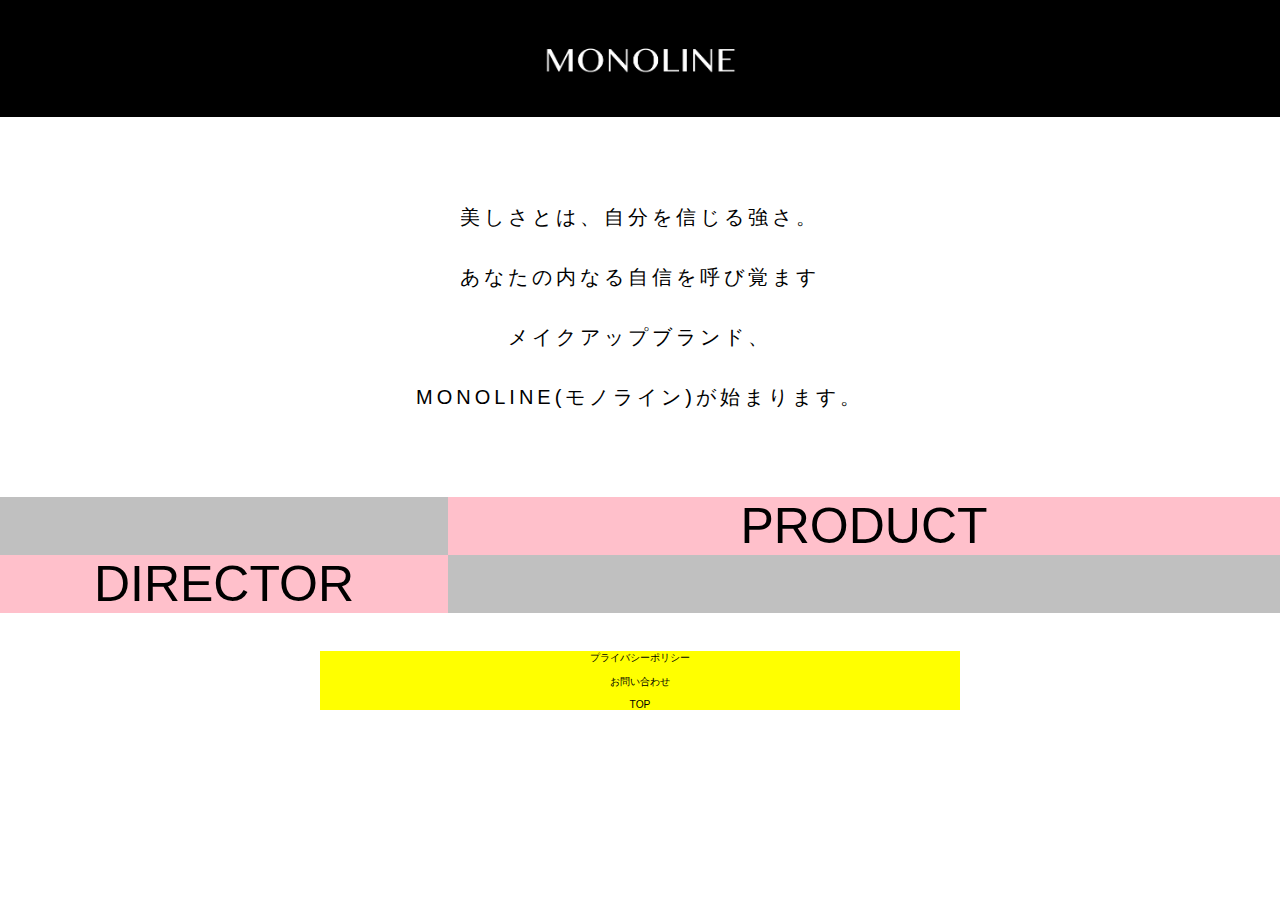
==== MONOLINE/index.html @ d6e4f072 "add new files" ====
<!DOCTYPE html>
<html>
<head lang="ja">
  <meta charset="utf-8">
  <link rel="stylesheet" href="css/style.css">


</head>
<body>
  <header id="header">
    <img id="logo" src="img/logo.png" alt="ブランドのロゴです">
  </header>

  <main>
    <section id="top-wrapper">
    </section>
  
    <section id="message">
      <p>美しさとは、自分を信じる強さ。<br>
        あなたの内なる自信を呼び覚ます<br>
        メイクアップブランド、<br>
        MONOLINE(モノライン)が始まります。
      </p>
    </section>
  
    <section id="product">
      <div class="lip-image"></div>
      <a href="#">PRODUCT</a>
    </section>
  
    <section id="director">
      <a href="#">DIRECTOR</a>
      <div class="director-image"></div>
    </section>
  </main>



  <footer id="footer">
    <div class="footer-menu">
      <nav>
        <ul>
          <li><a href="#">プライバシーポリシー</a></li>
          <li><a href="#">お問い合わせ</a></li>
          <li><a href="index.html">TOP</a></li>
        </ul>
      </nav>
    </div>

  </footer>
</body>
</html>
---- MONOLINE/css/style.css ----
* {
  margin: 0;
  padding: 0;
  box-sizing: border-box;
}

html, body {
  font-size: 80%;
  width: 100%;
  height: 100%;
  font-family:'Segoe UI', Tahoma, Geneva, Verdana, sans-serif;
}

img {
  max-width: 100%;
}

a {
  color: black;
  text-decoration: none;
  cursor: pointer;
}

a:hover {
  opacity: 0.3;
}

ul {
  list-style: none;
  margin: 0;
  padding: 0;
}


/* -----------------------------
ヘッダー
----------------------------- */
#header {
  width: 100%;
  height: 13%;
  background: black;
  display: flex;
  align-items: center;
  justify-content: center;
}

#header #logo {
  width: 15%;
  height: auto;
}


/* ---------------------------------
トップスライド画像部分(パララックス)
--------------------------------- */
#top-wrapper {
  background: url(../img/top_slide_1.jpg);
  background-attachment: fixed;
  background-position: center;
  background-size: contain;
  width: 100%;
  height: 80%;
  background-repeat: no-repeat;
}


/* ---------------------------------------
メッセージ部分
--------------------------------------- */
#message {
  width: 100%;
  height: 55%;
  background: #fff;
  text-align: center;
  padding: 70px;
}

#message p {
  display: inline;
  font-size: 20px;
  line-height: 3;
  letter-spacing: 0.2em;
} 



/* ---------------------------------------
商品ページに飛ぶ部分（Product→）
--------------------------------------- */
#product {
  width: 100%;
  height: 55%;
  background: silver;
  display: flex;
}

#product .lip-image {
  width: 35%;
  height: 100%;
  background-image: url(../img/product.jpg);
  background-position: bottom;
  background-size: cover;
}

#product a {
  font-size: 50px;
  width: 65%;
  height: 15%;
  background: pink;
  margin: 0 auto;
  text-align: center;
}


/* -----------------------------------------
ディレクターページに飛ぶ部分（Director→）
----------------------------------------- */
#director {
  width: 100%;
  height: 55%;
  background: silver;
  display: flex;
}

#director a {
  font-size: 50px;
  width: 35%;
  height: 15%;
  background: pink;
  margin: 0 auto;
  text-align: center;
}

#director .director-image {
  width: 65%;
  height: 100%;
  background-image: url(../img/director.jpg);
  background-position: center;
  background-size: cover;
}


/* ------------------------------------------
フッター
------------------------------------------ */
#footer {
  width: 100%;
  height: 15%;
  display: flex;
  align-items: center;
  justify-content: center;
  /* margin: 0 auto; */
}

#footer .footer-menu {
  width: 50%;
  height: auto;
  background: yellow;
  text-align: center;
}

#footer .footer-menu li:nth-child(1){
  padding-bottom: 10px;
}

#footer .footer-menu li:nth-child(2){
  padding-bottom: 10px;
}
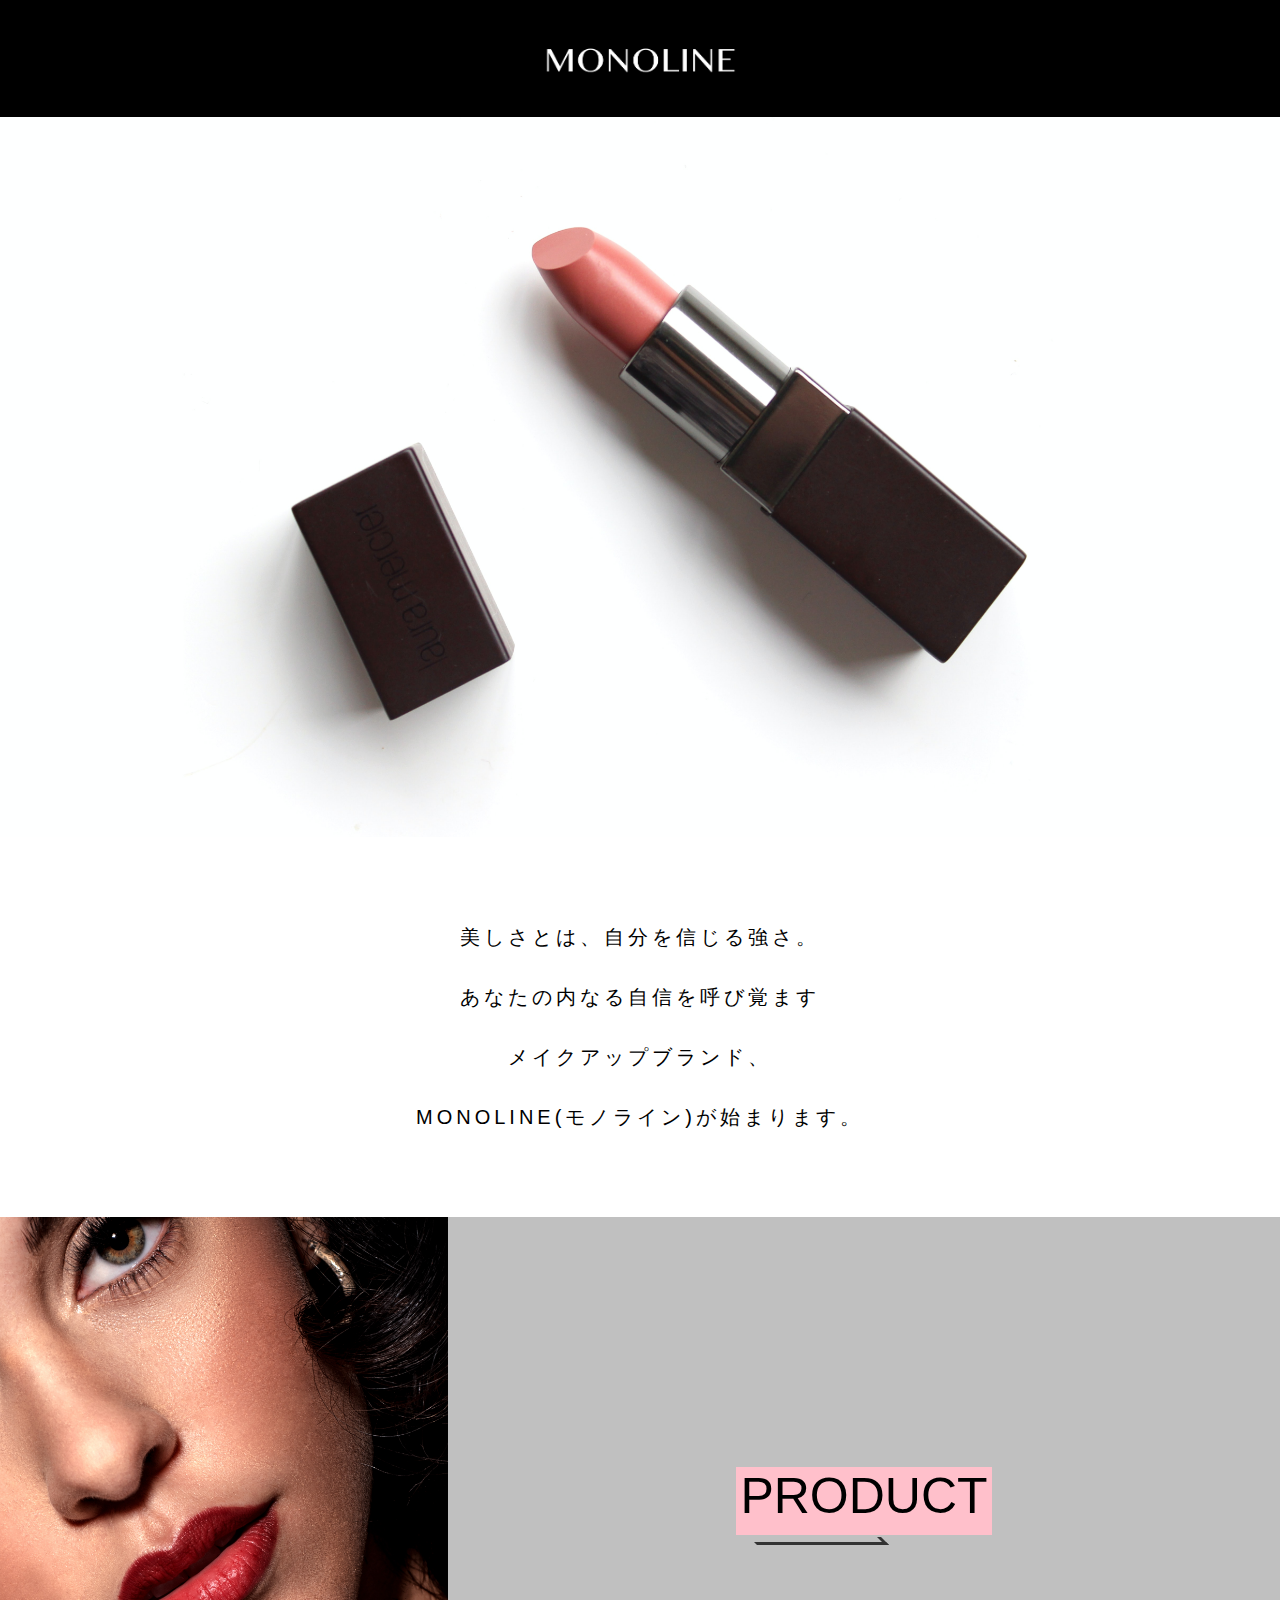
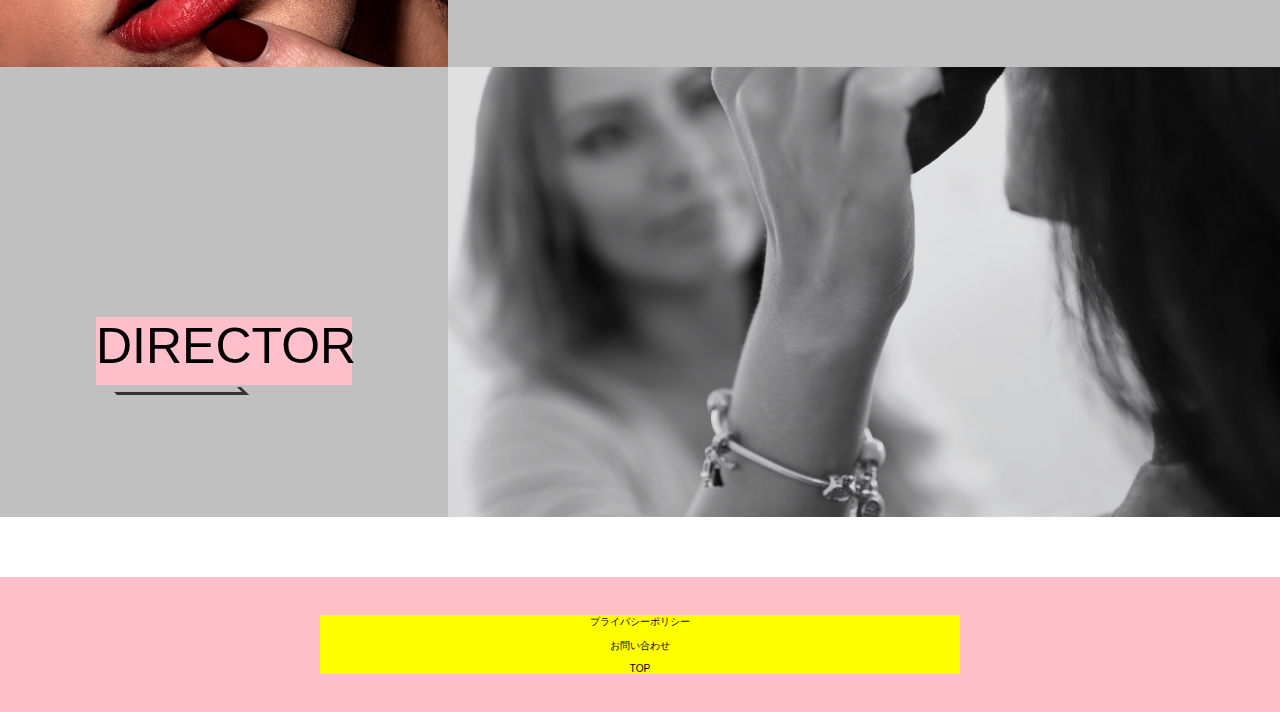
==== commit 8919d72d: "アニメーション設定など" ====
--- a/MONOLINE/index.html
+++ b/MONOLINE/index.html
@@ -3,8 +3,6 @@
 <head lang="ja">
   <meta charset="utf-8">
   <link rel="stylesheet" href="css/style.css">
-
-
 </head>
 <body>
   <header id="header">
@@ -24,7 +22,9 @@
     </section>
   
     <section id="product">
-      <div class="lip-image"></div>
+      <div class="lip-image">
+
+      </div>
       <a href="#">PRODUCT</a>
     </section>
   
@@ -32,9 +32,8 @@
       <a href="#">DIRECTOR</a>
       <div class="director-image"></div>
     </section>
+
   </main>
-
-
 
   <footer id="footer">
     <div class="footer-menu">
@@ -46,7 +45,6 @@
         </ul>
       </nav>
     </div>
-
   </footer>
 </body>
 </html>--- a/MONOLINE/css/style.css
+++ b/MONOLINE/css/style.css
@@ -8,21 +8,19 @@
   font-size: 80%;
   width: 100%;
   height: 100%;
-  font-family:'Segoe UI', Tahoma, Geneva, Verdana, sans-serif;
-}
-
-img {
-  max-width: 100%;
+  font-family: sans-serif;
 }
 
 a {
   color: black;
   text-decoration: none;
   cursor: pointer;
+  display: inline-block;
+  position: relative;
 }
 
 a:hover {
-  opacity: 0.3;
+  opacity: 0.7;
 }
 
 ul {
@@ -53,13 +51,13 @@
 /* ---------------------------------
 トップスライド画像部分(パララックス)
 --------------------------------- */
-#top-wrapper {
-  background: url(../img/top_slide_1.jpg);
+main #top-wrapper {
+  background: url("../img/top_slide_1.jpg");
   background-attachment: fixed;
   background-position: center;
   background-size: contain;
   width: 100%;
-  height: 80%;
+  height: 80vh;
   background-repeat: no-repeat;
 }
 
@@ -67,7 +65,7 @@
 /* ---------------------------------------
 メッセージ部分
 --------------------------------------- */
-#message {
+main #message {
   width: 100%;
   height: 55%;
   background: #fff;
@@ -75,7 +73,7 @@
   padding: 70px;
 }
 
-#message p {
+main #message p {
   display: inline;
   font-size: 20px;
   line-height: 3;
@@ -87,14 +85,15 @@
 /* ---------------------------------------
 商品ページに飛ぶ部分（Product→）
 --------------------------------------- */
-#product {
-  width: 100%;
-  height: 55%;
+main #product {
+  width: 100%;
+  height: 50vh;
   background: silver;
   display: flex;
-}
-
-#product .lip-image {
+  justify-content: space-between;
+}
+
+main #product .lip-image {
   width: 35%;
   height: 100%;
   background-image: url(../img/product.jpg);
@@ -104,11 +103,31 @@
 
 #product a {
   font-size: 50px;
-  width: 65%;
+  width: 20%;
   height: 15%;
   background: pink;
-  margin: 0 auto;
-  text-align: center;
+  margin: 250px auto 0;
+  text-align: center;
+}
+
+#product a::after {
+  position: absolute;
+  bottom: -15%;
+  left: 5%;
+  content: '';
+  width: 50%;
+  height: 5px;
+  border-right: 4px solid #333;
+  border-bottom: 3px solid #333;
+  transform: skew(45deg) scale(1, 1);
+  translate: all 2s;
+  transform-origin: left top;
+
+}
+
+#product a:hover::after{
+  transform: skew(45deg) scale(2, 1);
+  /* opacity: 1; */
 }
 
 
@@ -117,18 +136,39 @@
 ----------------------------------------- */
 #director {
   width: 100%;
-  height: 55%;
+  height: 50vh;
   background: silver;
   display: flex;
+  justify-content: space-between;
+  margin-bottom: 60px;
 }
 
 #director a {
   font-size: 50px;
-  width: 35%;
+  width: 20%;
   height: 15%;
   background: pink;
-  margin: 0 auto;
-  text-align: center;
+  margin: 250px auto 0;
+  text-align: center;
+}
+
+#director a::after {
+  position: absolute;
+  bottom: -15%;
+  left: 5%;
+  content: '';
+  width: 50%;
+  height: 5px;
+  border-right: 4px solid #333;
+  border-bottom: 3px solid #333;
+  transform: skew(45deg) scale(1, 1);
+  translate: all 2s;
+  transform-origin: left top;
+}
+
+#director a:hover::after{
+  transform: skew(45deg) scale(2, 1);
+  /* opacity: 1; */
 }
 
 #director .director-image {
@@ -140,16 +180,18 @@
 }
 
 
+
+
 /* ------------------------------------------
 フッター
 ------------------------------------------ */
 #footer {
   width: 100%;
   height: 15%;
+  background: pink;
   display: flex;
   align-items: center;
   justify-content: center;
-  /* margin: 0 auto; */
 }
 
 #footer .footer-menu {
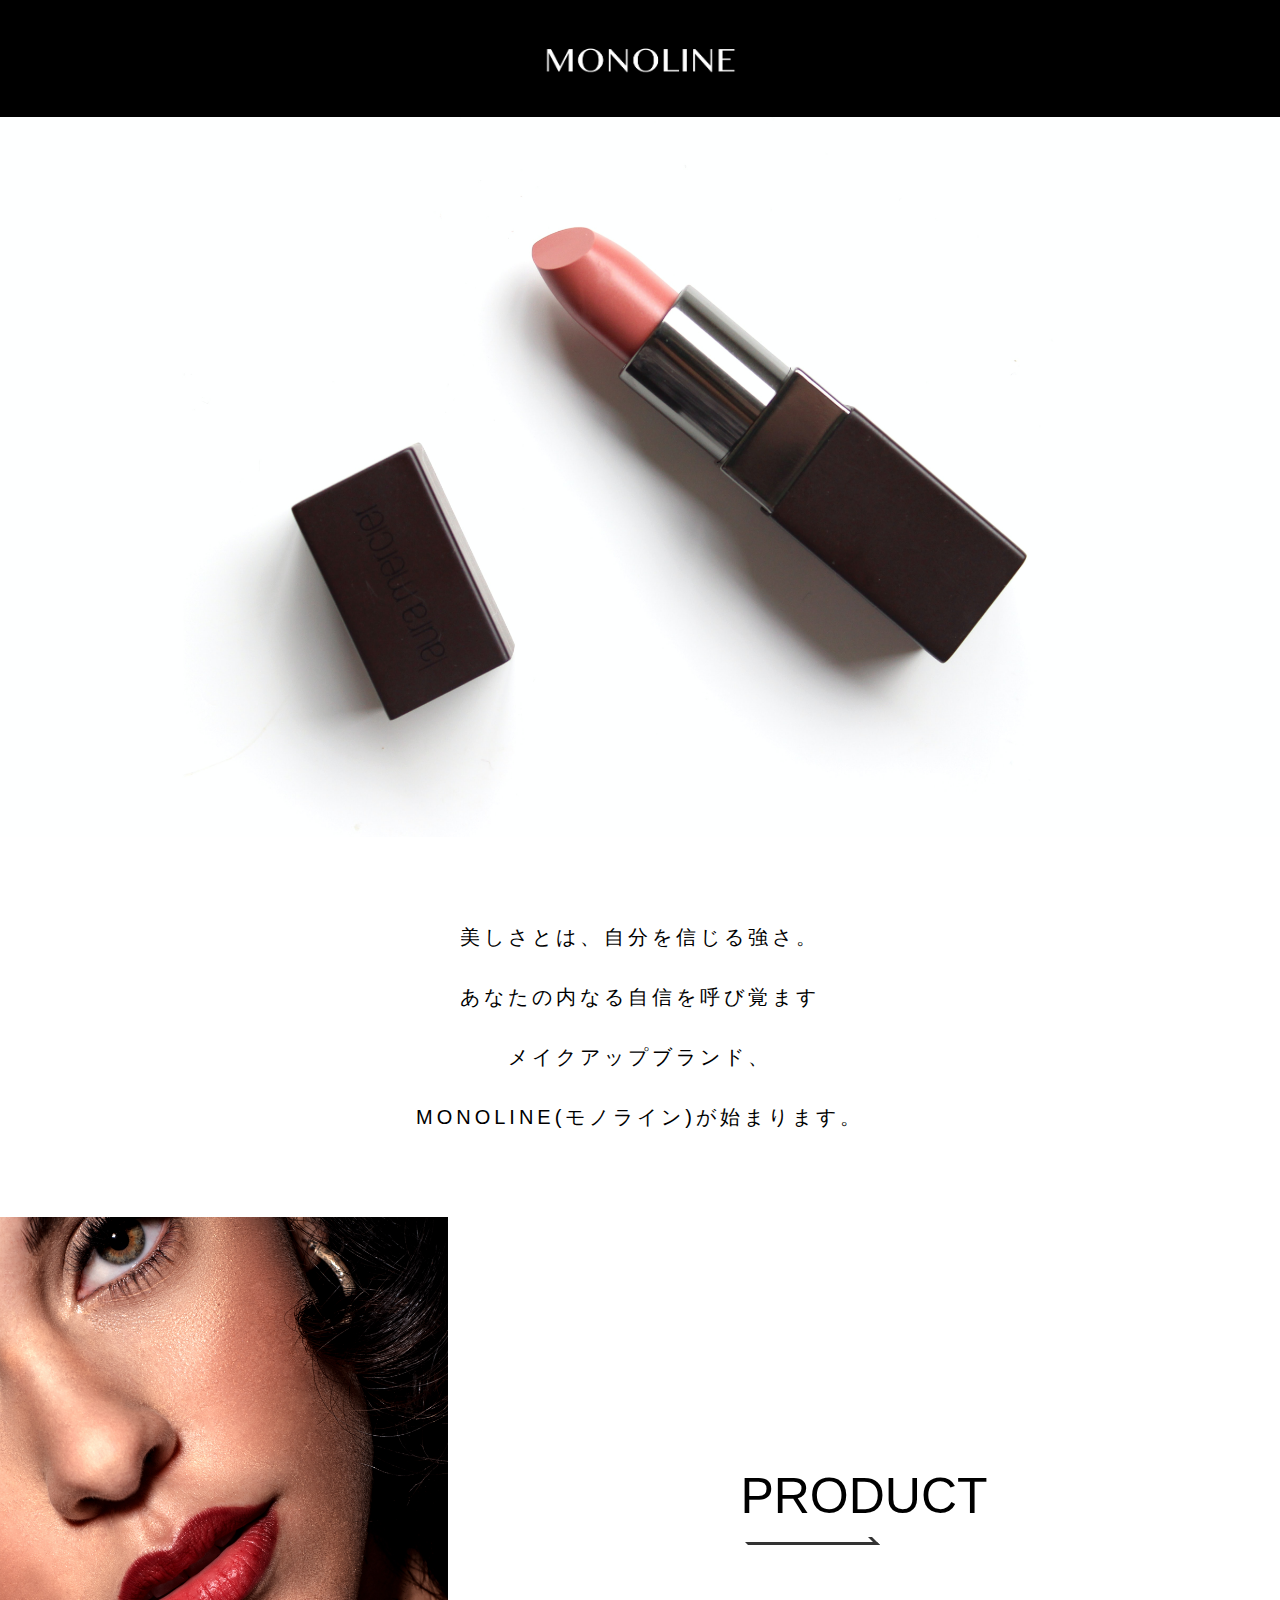
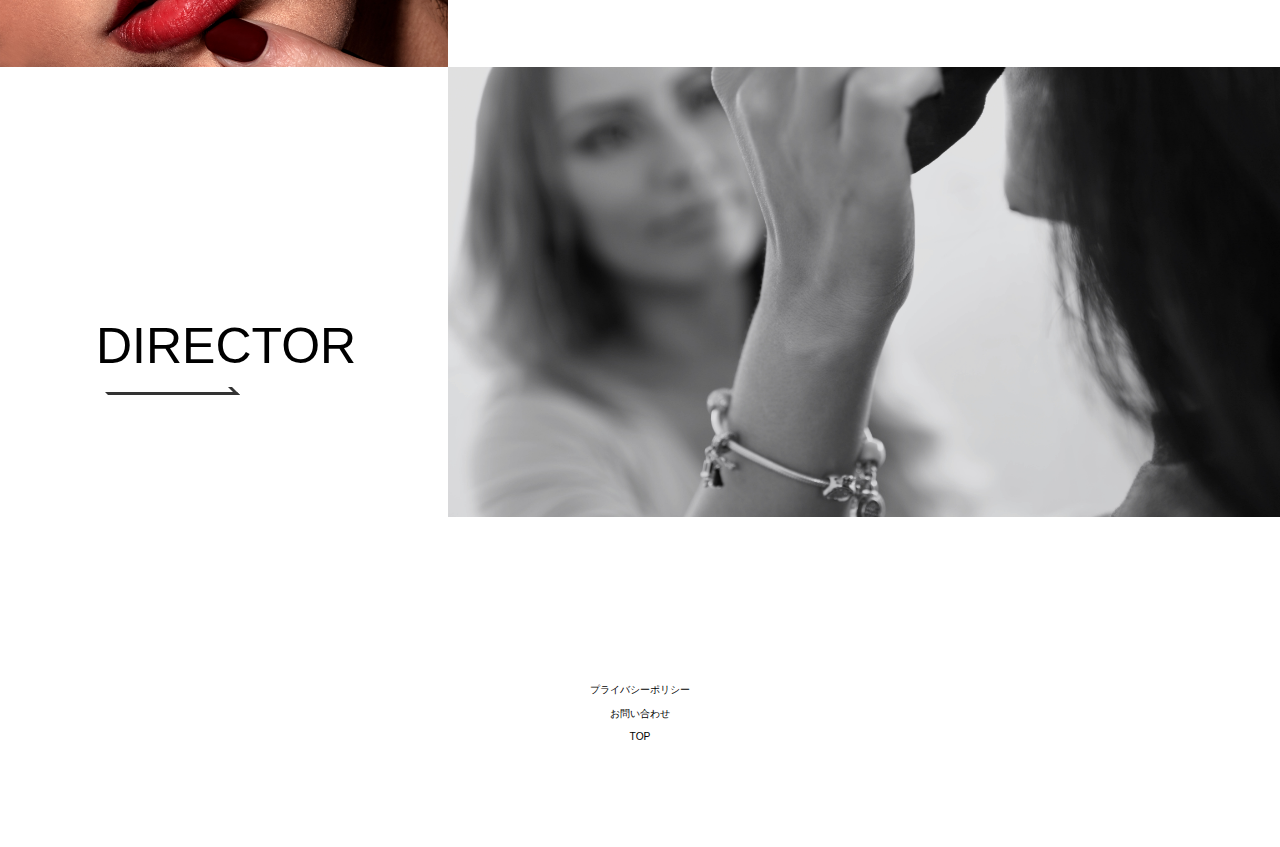
==== commit b5025860: "cssコード修正" ====
--- a/MONOLINE/index.html
+++ b/MONOLINE/index.html
@@ -21,14 +21,14 @@
       </p>
     </section>
   
-    <section id="product">
+    <section id="product" class="arrow">
       <div class="lip-image">
 
       </div>
       <a href="#">PRODUCT</a>
     </section>
   
-    <section id="director">
+    <section id="director" class="arrow">
       <a href="#">DIRECTOR</a>
       <div class="director-image"></div>
     </section>
--- a/MONOLINE/css/style.css
+++ b/MONOLINE/css/style.css
@@ -88,7 +88,6 @@
 main #product {
   width: 100%;
   height: 50vh;
-  background: silver;
   display: flex;
   justify-content: space-between;
 }
@@ -105,29 +104,25 @@
   font-size: 50px;
   width: 20%;
   height: 15%;
-  background: pink;
   margin: 250px auto 0;
   text-align: center;
 }
 
-#product a::after {
+.arrow a::after {
   position: absolute;
   bottom: -15%;
-  left: 5%;
+  left: 3%;
   content: '';
   width: 50%;
   height: 5px;
   border-right: 4px solid #333;
   border-bottom: 3px solid #333;
-  transform: skew(45deg) scale(1, 1);
-  translate: all 2s;
-  transform-origin: left top;
-
+  transform: skew(45deg);
+  transition: all 0.3s;
 }
 
-#product a:hover::after{
-  transform: skew(45deg) scale(2, 1);
-  /* opacity: 1; */
+.arrow a:hover::after{
+  width: 100%;
 }
 
 
@@ -137,7 +132,6 @@
 #director {
   width: 100%;
   height: 50vh;
-  background: silver;
   display: flex;
   justify-content: space-between;
   margin-bottom: 60px;
@@ -147,29 +141,10 @@
   font-size: 50px;
   width: 20%;
   height: 15%;
-  background: pink;
   margin: 250px auto 0;
   text-align: center;
 }
 
-#director a::after {
-  position: absolute;
-  bottom: -15%;
-  left: 5%;
-  content: '';
-  width: 50%;
-  height: 5px;
-  border-right: 4px solid #333;
-  border-bottom: 3px solid #333;
-  transform: skew(45deg) scale(1, 1);
-  translate: all 2s;
-  transform-origin: left top;
-}
-
-#director a:hover::after{
-  transform: skew(45deg) scale(2, 1);
-  /* opacity: 1; */
-}
 
 #director .director-image {
   width: 65%;
@@ -187,8 +162,7 @@
 ------------------------------------------ */
 #footer {
   width: 100%;
-  height: 15%;
-  background: pink;
+  height: 30%;
   display: flex;
   align-items: center;
   justify-content: center;
@@ -197,7 +171,6 @@
 #footer .footer-menu {
   width: 50%;
   height: auto;
-  background: yellow;
   text-align: center;
 }
 
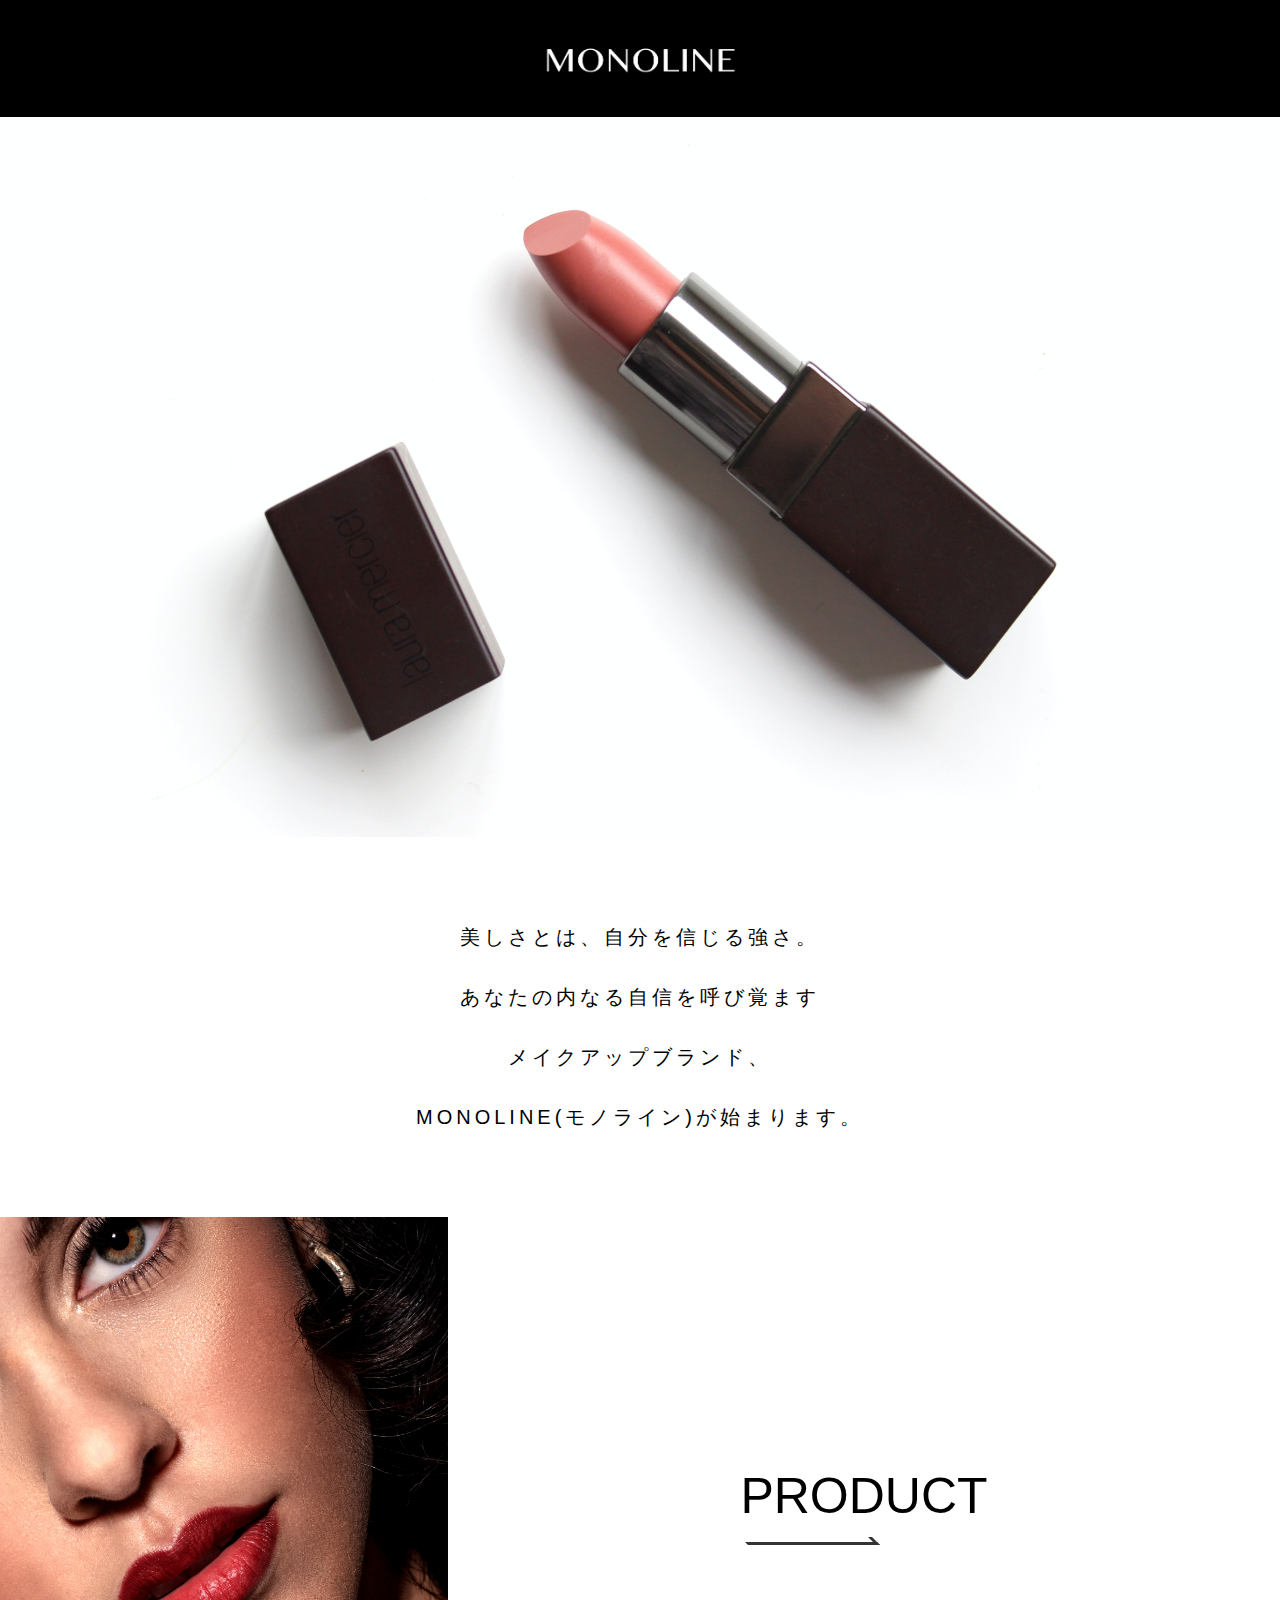
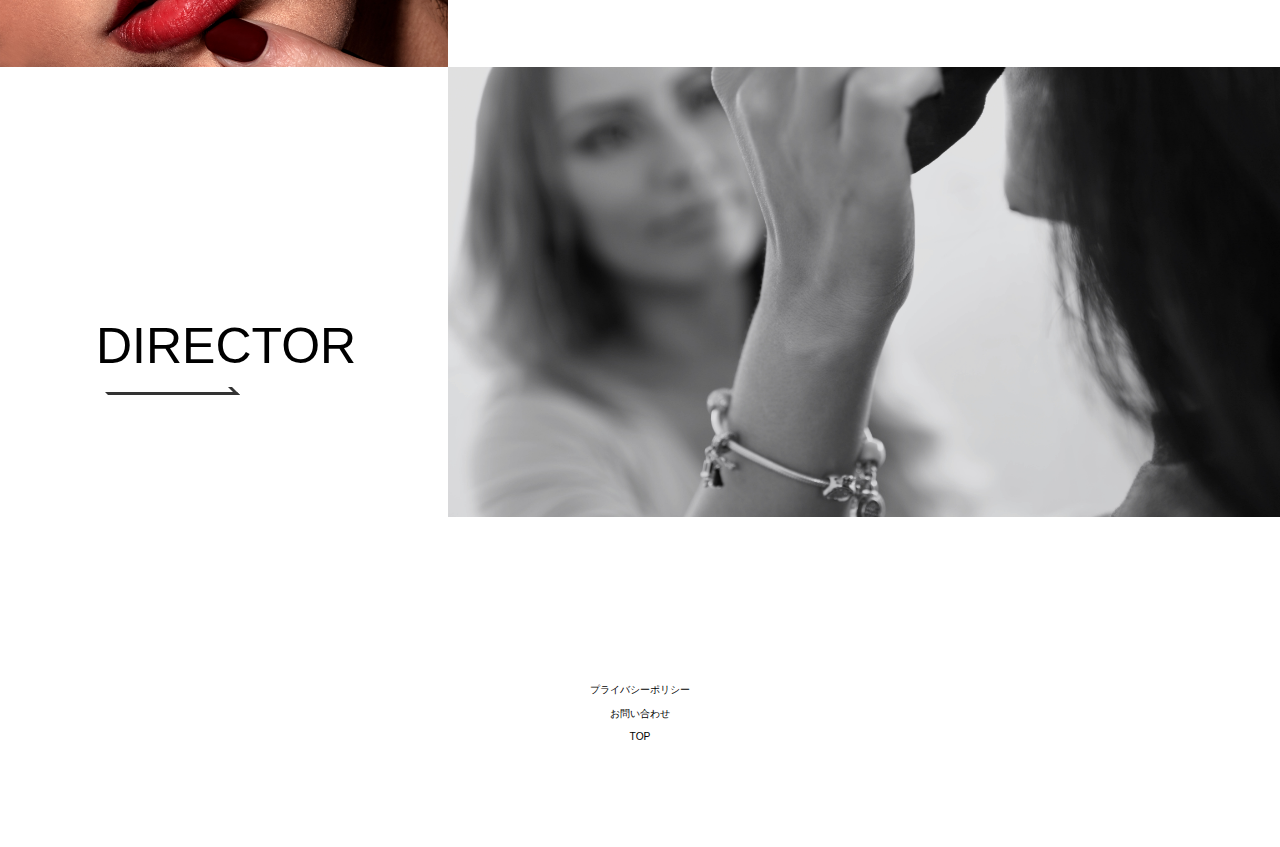
==== commit 6d1ed847: "jsフォルダ追加" ====
--- a/MONOLINE/index.html
+++ b/MONOLINE/index.html
@@ -3,6 +3,7 @@
 <head lang="ja">
   <meta charset="utf-8">
   <link rel="stylesheet" href="css/style.css">
+  <!-- <script src="https://ajax.googleapis.com/ajax/libs/jquery/3.4.1/jquery.min.js"></script> -->
 </head>
 <body>
   <header id="header">
@@ -10,7 +11,7 @@
   </header>
 
   <main>
-    <section id="top-wrapper">
+    <section id="slideshow">
     </section>
   
     <section id="message">
@@ -46,5 +47,7 @@
       </nav>
     </div>
   </footer>
+
+  <!-- <script src="js/main.js"></script> -->
 </body>
 </html>--- a/MONOLINE/css/style.css
+++ b/MONOLINE/css/style.css
@@ -51,16 +51,42 @@
 /* ---------------------------------
 トップスライド画像部分(パララックス)
 --------------------------------- */
-main #top-wrapper {
-  background: url("../img/top_slide_1.jpg");
+main #slideshow {
+  background-image: url("../img/top_slide_1.jpg");
   background-attachment: fixed;
   background-position: center;
-  background-size: contain;
+  background-size: cover;
   width: 100%;
   height: 80vh;
   background-repeat: no-repeat;
-}
-
+  /* transition: background-image 2.5s ease infinite; */
+  animation: image-slide 8s ease infinite; 
+}
+
+
+@keyframes image-slide {
+  0% {
+    background-image: url("../img/top_slide_1.jpg");
+  }
+  30% {
+    background-image: url("../img/top_slide_1.jpg");
+  }
+  45% {
+    background-image: url("../img/top_slide_2.jpg");
+  }
+  50% {
+    background-image: url("../img/top_slide_2.jpg");
+  }
+  70% {
+    background-image: url("../img/top_slide_2.jpg");
+  }
+  90% {
+    background-image: url("../img/top_slide_2.jpg");
+  }
+  100% {
+    background-image: url("../img/top_slide_1.jpg");
+  }
+}
 
 /* ---------------------------------------
 メッセージ部分
